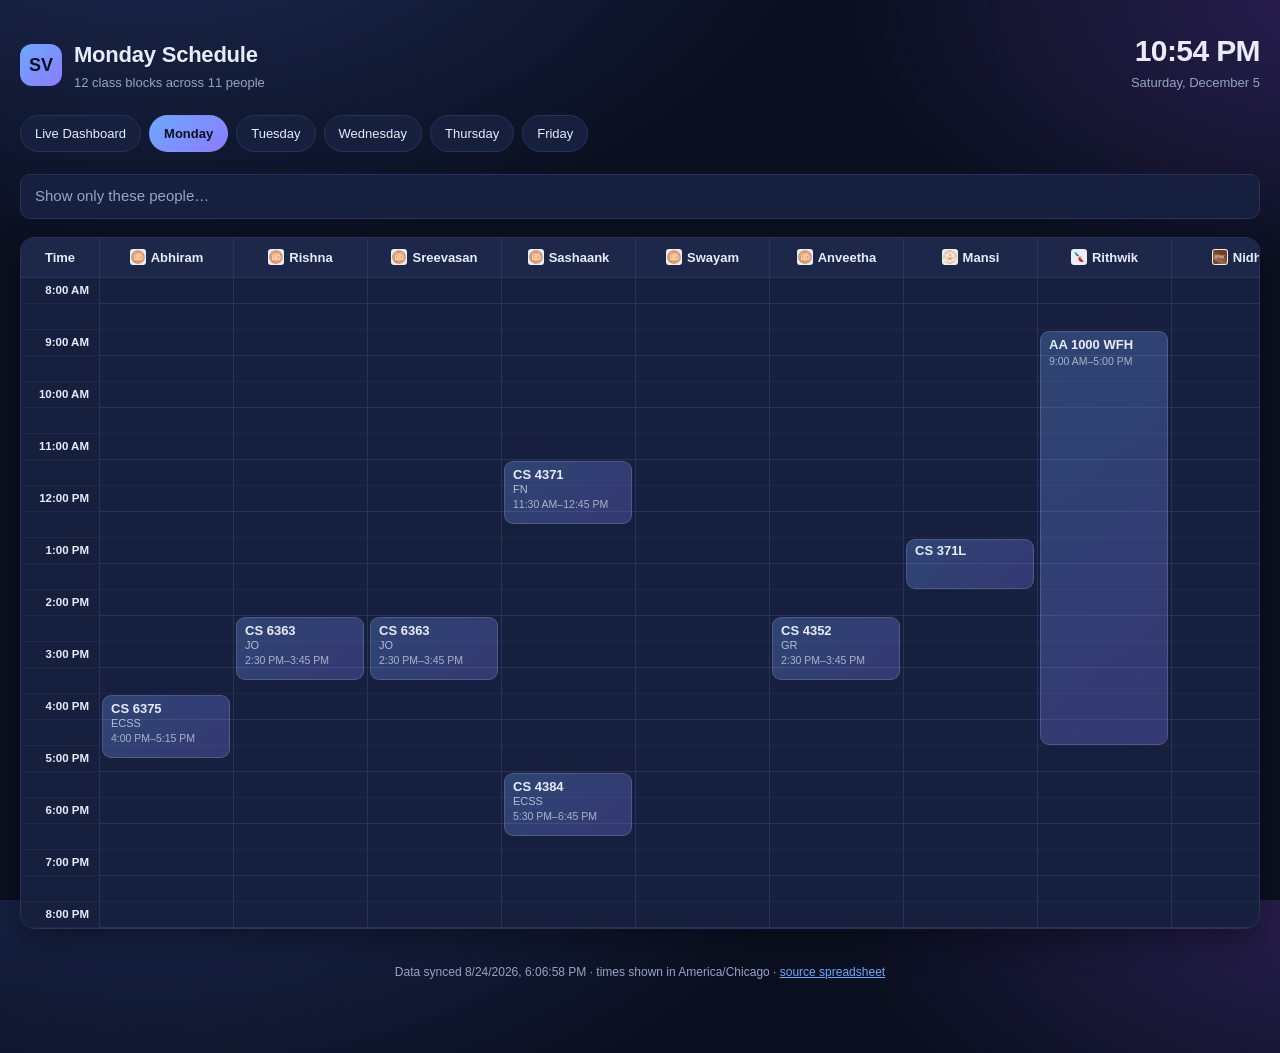
==== day.html @ 54a03b66 "intiial commit" ====
<!DOCTYPE html>
<html lang="en">
<head>
  <meta charset="utf-8" />
  <meta name="viewport" content="width=device-width, initial-scale=1" />
  <title>Day Schedule &middot; Schedule Viewer</title>
  <link rel="stylesheet" href="./assets/styles.css" />
  <link rel="icon" href="data:image/svg+xml,<svg xmlns='http://www.w3.org/2000/svg' viewBox='0 0 100 100'><text y='.9em' font-size='90'>🗓️</text></svg>" />
</head>
<body>
  <div class="wrap">
    <header class="topbar">
      <div class="brand">
        <div class="brand-mark">SV</div>
        <div>
          <h1 id="title">Day Schedule</h1>
          <p class="sub" id="sub">Loading&hellip;</p>
        </div>
      </div>
      <div class="clock">
        <div class="time" id="clock">--:--</div>
        <div class="date" id="date"></div>
      </div>
    </header>

    <nav class="nav" id="nav"></nav>

    <div class="toolbar">
      <input type="search" id="search" placeholder="Show only these people&hellip;" aria-label="Filter people" />
    </div>

    <section class="board-scroll"><div class="board" id="board"></div></section>
    <section class="daylist" id="daylist"></section>

    <footer id="footer"></footer>
  </div>

  <script type="module" src="./assets/day.js"></script>
</body>
</html>
---- assets/styles.css ----
:root {
  --bg: #0b1020;
  --bg-soft: #121a33;
  --panel: #161f3d;
  --panel-2: #1c2749;
  --line: #27335c;
  --text: #e8ecf8;
  --muted: #97a3c7;
  --accent: #6ea8fe;
  --accent-2: #8b7bff;
  --live: #34d399;
  --warn: #fbbf24;
  --work: #38bdf8;
  --idle: #64748b;
  --radius: 14px;
  --shadow: 0 10px 30px rgba(0, 0, 0, 0.35);
}

* { box-sizing: border-box; }

html, body { height: 100%; }

body {
  margin: 0;
  background:
    radial-gradient(1100px 600px at 12% -12%, #1d2a55 0%, transparent 60%),
    radial-gradient(900px 500px at 105% 0%, #2a1f52 0%, transparent 55%),
    var(--bg);
  color: var(--text);
  font-family: "Inter", -apple-system, BlinkMacSystemFont, "Segoe UI", Roboto, Helvetica, Arial, sans-serif;
  font-size: 15px;
  line-height: 1.5;
  -webkit-font-smoothing: antialiased;
}

a { color: var(--accent); }

.wrap {
  max-width: 1280px;
  margin: 0 auto;
  padding: 28px 20px 72px;
}

/* ------------------------------- header ------------------------------- */

.topbar {
  display: flex;
  flex-wrap: wrap;
  align-items: flex-end;
  justify-content: space-between;
  gap: 18px;
  margin-bottom: 22px;
}

.brand {
  display: flex;
  align-items: center;
  gap: 12px;
}

.brand-mark {
  width: 42px;
  height: 42px;
  border-radius: 12px;
  background: linear-gradient(140deg, var(--accent), var(--accent-2));
  display: grid;
  place-items: center;
  font-weight: 700;
  color: #0b1020;
  font-size: 18px;
}

h1 {
  margin: 0;
  font-size: 22px;
  letter-spacing: -0.01em;
}

.sub {
  margin: 2px 0 0;
  color: var(--muted);
  font-size: 13px;
}

.clock {
  text-align: right;
}

.clock .time {
  font-size: 30px;
  font-weight: 700;
  font-variant-numeric: tabular-nums;
  letter-spacing: -0.02em;
}

.clock .date {
  color: var(--muted);
  font-size: 13px;
}

/* -------------------------------- nav --------------------------------- */

.nav {
  display: flex;
  flex-wrap: wrap;
  gap: 8px;
  margin-bottom: 22px;
}

.nav a,
.chip {
  display: inline-block;
  padding: 8px 14px;
  border-radius: 999px;
  border: 1px solid var(--line);
  background: var(--panel);
  color: var(--text);
  text-decoration: none;
  font-size: 13px;
  font-weight: 500;
  transition: background 0.15s ease, border-color 0.15s ease;
}

.nav a:hover { background: var(--panel-2); }

.nav a.active {
  background: linear-gradient(140deg, var(--accent), var(--accent-2));
  border-color: transparent;
  color: #0b1020;
  font-weight: 600;
}

.nav .spacer { flex: 1; }

/* ------------------------------ toolbar ------------------------------- */

.toolbar {
  display: flex;
  flex-wrap: wrap;
  gap: 10px;
  align-items: center;
  margin-bottom: 18px;
}

input[type="search"] {
  flex: 1;
  min-width: 200px;
  padding: 10px 14px;
  border-radius: 10px;
  border: 1px solid var(--line);
  background: var(--panel);
  color: var(--text);
  font: inherit;
}

input[type="search"]::placeholder { color: var(--muted); }

input[type="search"]:focus {
  outline: 2px solid var(--accent);
  outline-offset: 1px;
}

.toggle {
  display: inline-flex;
  align-items: center;
  gap: 8px;
  color: var(--muted);
  font-size: 13px;
  padding: 8px 12px;
  border: 1px solid var(--line);
  border-radius: 10px;
  background: var(--panel);
  cursor: pointer;
}

/* ------------------------------- cards -------------------------------- */

.summary {
  display: flex;
  flex-wrap: wrap;
  gap: 10px;
  margin-bottom: 18px;
}

.stat {
  background: var(--panel);
  border: 1px solid var(--line);
  border-radius: var(--radius);
  padding: 12px 16px;
  min-width: 130px;
}

.stat .n {
  font-size: 22px;
  font-weight: 700;
  font-variant-numeric: tabular-nums;
}

.stat .l {
  font-size: 12px;
  color: var(--muted);
  text-transform: uppercase;
  letter-spacing: 0.06em;
}

.grid {
  display: grid;
  grid-template-columns: repeat(auto-fill, minmax(285px, 1fr));
  align-items: stretch;
  gap: 14px;
}

.card {
  position: relative;
  display: flex;
  flex-direction: column;
  background: var(--panel);
  border: 1px solid var(--line);
  border-radius: var(--radius);
  padding: 16px;
  overflow: hidden;
  box-shadow: var(--shadow);
}

.card-foot { padding-top: 2px; }

.card::before {
  content: "";
  position: absolute;
  inset: 0 auto 0 0;
  width: 4px;
  background: var(--idle);
}

.card.is-busy::before { background: var(--live); }
.card.is-soon::before { background: var(--warn); }
.card.is-work::before { background: var(--work); }

.card-head {
  display: flex;
  align-items: center;
  gap: 10px;
  margin-bottom: 12px;
  flex: none;
}

.avatar {
  width: 36px;
  height: 36px;
  flex: none;
  border-radius: 50%;
  display: grid;
  place-items: center;
  font-weight: 700;
  font-size: 14px;
  color: #0b1020;
  background: linear-gradient(140deg, var(--accent), var(--accent-2));
}

.name {
  font-weight: 650;
  font-size: 16px;
}

.school {
  display: flex;
  align-items: center;
  gap: 5px;
  font-size: 11px;
  font-weight: 500;
  color: var(--muted);
  letter-spacing: 0.02em;
}

.org {
  width: 16px;
  height: 16px;
  object-fit: contain;
  flex: none;
  border-radius: 3px;
  background: rgba(255, 255, 255, 0.92);
  padding: 1px;
}

.badge {
  margin-left: auto;
  font-size: 11px;
  font-weight: 700;
  letter-spacing: 0.07em;
  text-transform: uppercase;
  padding: 4px 9px;
  border-radius: 999px;
  background: rgba(100, 116, 139, 0.18);
  color: var(--muted);
  white-space: nowrap;
}

.badge.busy { background: rgba(52, 211, 153, 0.16); color: var(--live); }
.badge.soon { background: rgba(251, 191, 36, 0.16); color: var(--warn); }
.badge.work { background: rgba(56, 189, 248, 0.16); color: var(--work); }

.now-line {
  font-size: 17px;
  font-weight: 600;
}

.now-meta,
.next-line {
  color: var(--muted);
  font-size: 13px;
}

.ends {
  margin-top: 8px;
  font-size: 13.5px;
  color: var(--text);
}

.ends strong { color: var(--live); }

.ends.est strong { color: var(--warn); }

.bar {
  height: 6px;
  border-radius: 999px;
  background: rgba(255, 255, 255, 0.08);
  margin-top: 10px;
  overflow: hidden;
}

.bar > i {
  display: block;
  height: 100%;
  border-radius: 999px;
  background: linear-gradient(90deg, var(--accent), var(--live));
}

.divider {
  height: 1px;
  background: var(--line);
  margin: 12px 0;
}

.up-next {
  display: flex;
  gap: 8px;
  align-items: baseline;
  font-size: 13px;
}

.up-next .k {
  color: var(--muted);
  text-transform: uppercase;
  font-size: 11px;
  letter-spacing: 0.06em;
  flex: none;
}

.rest {
  margin: 10px 0 0;
  padding: 0;
  list-style: none;
  font-size: 12.5px;
  color: var(--muted);
}

.rest li {
  display: flex;
  justify-content: space-between;
  gap: 10px;
  padding: 3px 0;
  border-top: 1px dashed rgba(255, 255, 255, 0.06);
}

.rest li span:first-child { color: var(--text); }

.rest li.done { opacity: 0.45; text-decoration: line-through; }

/* ------------------------------ day grid ------------------------------ */

.board-scroll {
  overflow-x: auto;
  border: 1px solid var(--line);
  border-radius: var(--radius);
  background: var(--panel);
  box-shadow: var(--shadow);
}

.board {
  display: grid;
  min-width: 900px;
  position: relative;
}

.board .hcell {
  position: sticky;
  top: 0;
  z-index: 3;
  background: var(--panel-2);
  border-bottom: 1px solid var(--line);
  border-left: 1px solid var(--line);
  padding: 10px 8px;
  text-align: center;
  font-weight: 650;
  font-size: 13px;
}

.board .hcell .org { margin-right: 5px; vertical-align: -3px; }

.board .hcell.corner {
  left: 0;
  z-index: 4;
  border-left: 0;
}

.board .tcell {
  position: sticky;
  left: 0;
  z-index: 2;
  background: var(--panel);
  border-bottom: 1px solid rgba(255, 255, 255, 0.04);
  padding: 4px 10px;
  font-size: 11.5px;
  color: var(--muted);
  font-variant-numeric: tabular-nums;
  text-align: right;
}

.board .tcell.hour { color: var(--text); font-weight: 600; }

.board .slot {
  border-left: 1px solid var(--line);
  border-bottom: 1px solid rgba(255, 255, 255, 0.04);
  min-height: 26px;
}

.board .slot.hour { border-bottom-color: rgba(255, 255, 255, 0.09); }

.board .ev {
  margin: 2px 3px;
  align-self: start;
  border-radius: 9px;
  padding: 5px 8px;
  font-size: 12.5px;
  line-height: 1.2;
  overflow: hidden;
  border: 1px solid rgba(255, 255, 255, 0.14);
  background: linear-gradient(140deg, rgba(110, 168, 254, 0.28), rgba(139, 123, 255, 0.28));
  z-index: 1;
}

.board .ev b,
.board .ev small,
.board .ev .t {
  display: block;
  white-space: nowrap;
  overflow: hidden;
  text-overflow: ellipsis;
}

.board .ev b { font-size: 13px; }

.board .ev small { color: rgba(232, 236, 248, 0.72); font-size: 11px; }

.board .ev .t {
  margin-top: 2px;
  font-size: 10.5px;
  color: rgba(232, 236, 248, 0.66);
  font-variant-numeric: tabular-nums;
}

.board .ev.short {
  padding: 3px 8px;
  font-size: 11.5px;
}

.board .ev.short small,
.board .ev.short .t { display: none; }

.board .nowline {
  grid-column: 2 / -1;
  position: relative;
  align-self: start;
  height: 0;
  z-index: 5;
  pointer-events: none;
  border-top: 1px solid rgba(255, 93, 143, 0.55);
}

.board .nowline::after {
  content: "";
  position: absolute;
  left: -4px;
  top: -4px;
  width: 7px;
  height: 7px;
  border-radius: 50%;
  background: #ff5d8f;
}

/* --------------------------- day list (mobile) ------------------------ */

.daylist { display: none; }

.person-block {
  background: var(--panel);
  border: 1px solid var(--line);
  border-radius: var(--radius);
  padding: 14px 16px;
  margin-bottom: 12px;
}

.person-block h3 {
  margin: 0 0 8px;
  font-size: 15px;
  display: flex;
  align-items: center;
  gap: 7px;
}

.person-block ul { margin: 0; padding: 0; list-style: none; }

.person-block li {
  display: flex;
  gap: 12px;
  padding: 6px 0;
  border-top: 1px solid rgba(255, 255, 255, 0.06);
  font-size: 13.5px;
}

.person-block li time {
  flex: none;
  width: 132px;
  color: var(--muted);
  font-variant-numeric: tabular-nums;
}

.empty {
  color: var(--muted);
  font-size: 13px;
  font-style: italic;
}

footer {
  margin-top: 34px;
  color: var(--muted);
  font-size: 12px;
  text-align: center;
}

.err {
  background: rgba(255, 93, 143, 0.12);
  border: 1px solid rgba(255, 93, 143, 0.4);
  color: #ffc2d4;
  padding: 14px 16px;
  border-radius: var(--radius);
}

@media (max-width: 760px) {
  .board-scroll { display: none; }
  .daylist { display: block; }
  .clock { text-align: left; }
  .clock .time { font-size: 24px; }
}
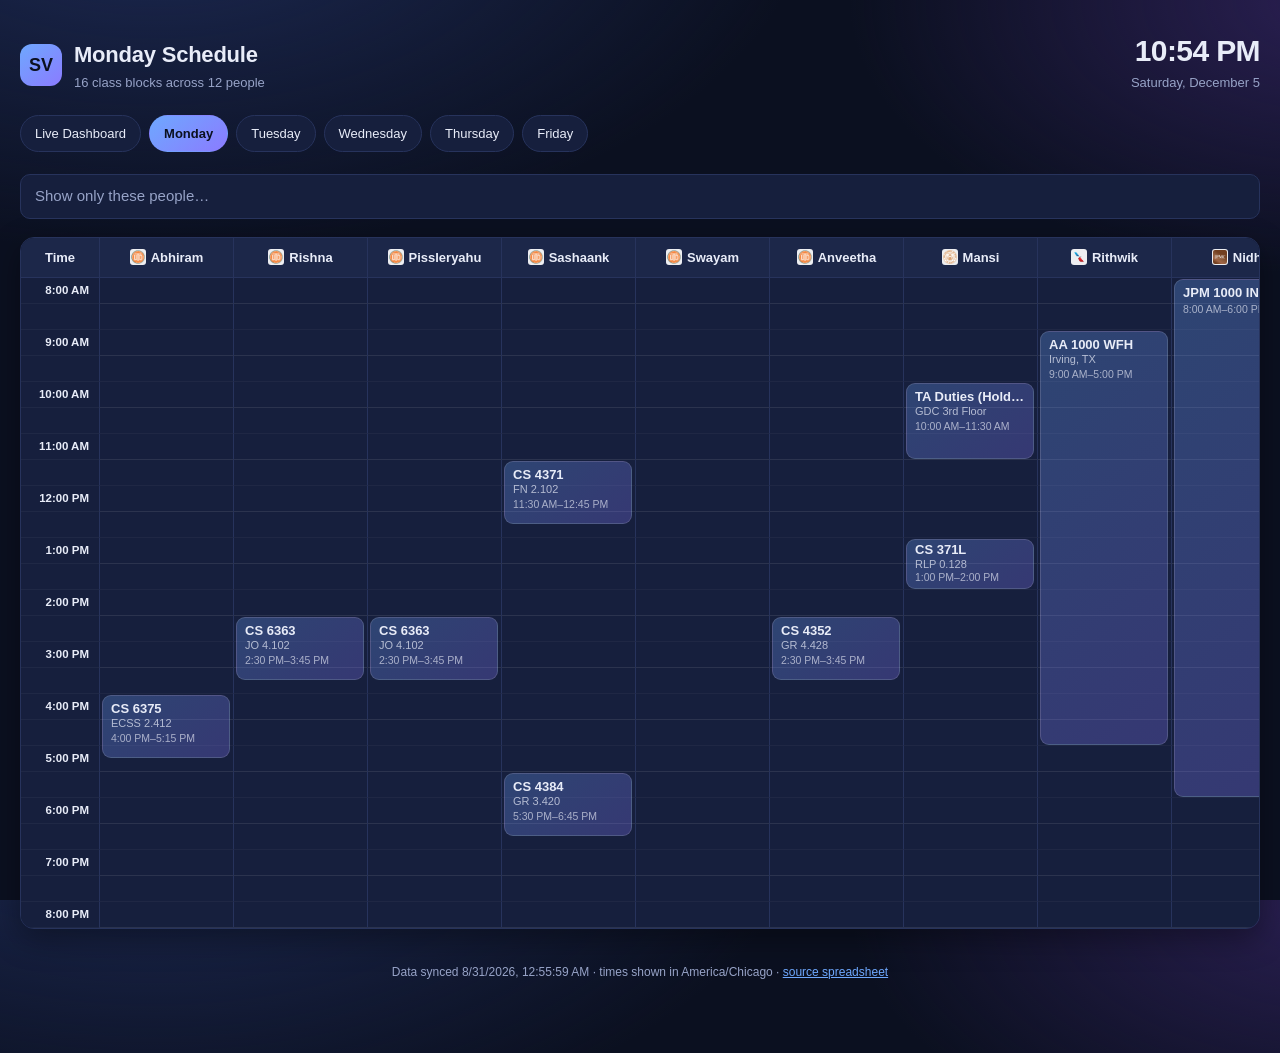
==== commit d56648b2: "c" ====
--- a/day.html
+++ b/day.html
@@ -4,7 +4,7 @@
   <meta charset="utf-8" />
   <meta name="viewport" content="width=device-width, initial-scale=1" />
   <title>Day Schedule &middot; Schedule Viewer</title>
-  <link rel="stylesheet" href="./assets/styles.css" />
+  <link rel="stylesheet" href="./assets/styles.css?v=2" />
   <link rel="icon" href="data:image/svg+xml,<svg xmlns='http://www.w3.org/2000/svg' viewBox='0 0 100 100'><text y='.9em' font-size='90'>🗓️</text></svg>" />
 </head>
 <body>
@@ -35,6 +35,6 @@
     <footer id="footer"></footer>
   </div>
 
-  <script type="module" src="./assets/day.js"></script>
+  <script type="module" src="./assets/day.js?v=2"></script>
 </body>
 </html>
--- a/assets/styles.css
+++ b/assets/styles.css
@@ -469,13 +469,20 @@
   font-variant-numeric: tabular-nums;
 }
 
-.board .ev.short {
+.board .ev.short,
+.board .ev.mini,
+.board .ev.tiny {
   padding: 3px 8px;
   font-size: 11.5px;
-}
-
-.board .ev.short small,
-.board .ev.short .t { display: none; }
+  line-height: 1.15;
+}
+
+.board .ev.short .t { margin-top: 0; }
+
+.board .ev.mini .t { display: none; }
+
+.board .ev.tiny small,
+.board .ev.tiny .t { display: none; }
 
 .board .nowline {
   grid-column: 2 / -1;
